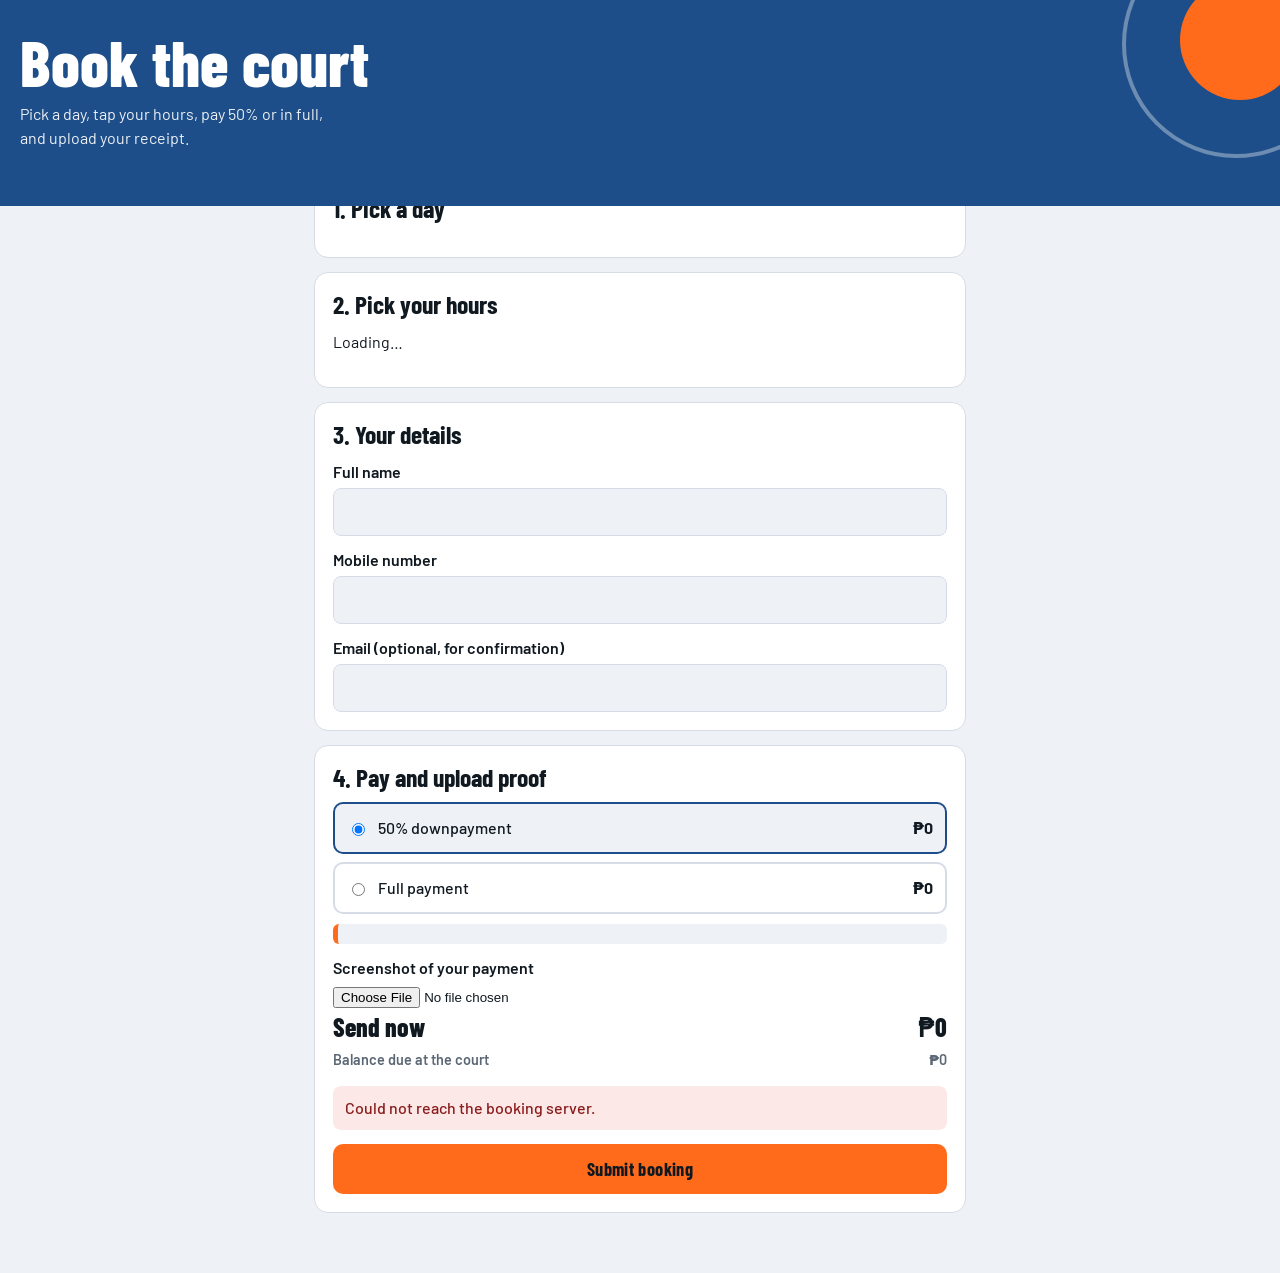
==== index.html @ 39002b34 "Add files via upload" ====
<!doctype html>
<html lang="en"><head>
<meta charset="utf-8"><meta name="viewport" content="width=device-width,initial-scale=1">
<title>Book the court</title>
<link rel="preconnect" href="https://fonts.googleapis.com"><link rel="preconnect" href="https://fonts.gstatic.com" crossorigin>
<link href="https://fonts.googleapis.com/css2?family=Barlow:wght@400;500;600&family=Barlow+Condensed:wght@600;700;800&display=swap" rel="stylesheet">
<link rel="stylesheet" href="style.css">
</head><body>
<header><h1 id="court">Book the court</h1><p>Pick a day, tap your hours, pay 50% or in full, and upload your receipt.</p></header>
<main>
<div id="app">
<section><h2>1. Pick a day</h2><div class="days" id="days"></div></section>
<section><h2>2. Pick your hours</h2><div class="slots" id="slots">Loading…</div><p class="hint" id="rate"></p></section>
<section><h2>3. Your details</h2>
<label for="name">Full name</label><input id="name" type="text" autocomplete="name">
<label for="phone">Mobile number</label><input id="phone" type="tel" autocomplete="tel">
<label for="email">Email (optional, for confirmation)</label><input id="email" type="email" autocomplete="email"></section>
<section><h2>4. Pay and upload proof</h2>
<label class="opt"><input type="radio" name="pay" value="half" checked> 50% downpayment <span id="p-half">₱0</span></label>
<label class="opt"><input type="radio" name="pay" value="full"> Full payment <span id="p-full">₱0</span></label>
<div class="pay" id="payinfo"></div>
<label for="proof">Screenshot of your payment</label><input id="proof" type="file" accept="image/*">
<img id="preview" class="preview" alt="Payment screenshot preview" hidden>
<div class="sum big"><span>Send now</span><span id="due">₱0</span></div>
<div class="sum hint"><span>Balance due at the court</span><span id="bal">₱0</span></div>
<div class="msg err" id="err" hidden role="alert"></div>
<button class="btn" id="submit">Submit booking</button></section>
</div>
<section class="done" id="done" hidden><h2>Booking received</h2><p>Your reference is <b id="ref"></b>. Your slot is held while we check your payment. You'll be marked <b>Confirmed</b> once the admin verifies it.</p><p class="hint">Screenshot this reference.</p><button class="btn sm" onclick="location.reload()">Book another</button></section>
</main>
<script src="config.js"></script>
<script>
const $=id=>document.getElementById(id);
let cfg, date, sel=new Set(), booked=[], proofData=null;
const peso=n=>'₱'+n.toLocaleString();
const lbl=h=>(h%12||12)+':00 '+(h<12?'AM':'PM');
const iso=d=>d.getFullYear()+'-'+String(d.getMonth()+1).padStart(2,'0')+'-'+String(d.getDate()).padStart(2,'0');
const api=(q)=>fetch(API_URL+'?'+new URLSearchParams(q)).then(r=>r.json());
function fail(m){const e=$('err');e.textContent=m;e.hidden=!m}

async function init(){
  cfg=(await api({action:'config'})).config;
  $('court').textContent=cfg.court;$('payinfo').textContent=cfg.pay;
  $('rate').textContent=peso(cfg.rate)+' per hour. Pending bookings also hold their slot.';
  const box=$('days');
  for(let i=0;i<cfg.days;i++){const d=new Date();d.setDate(d.getDate()+i);
    const b=document.createElement('button');b.className='day';b.dataset.d=iso(d);
    b.innerHTML='<small>'+d.toLocaleDateString('en',{weekday:'short'})+'</small><b>'+d.getDate()+'</b><small>'+d.toLocaleDateString('en',{month:'short'})+'</small>';
    b.onclick=()=>pickDay(b.dataset.d);box.append(b)}
  pickDay(iso(new Date()));
}
async function pickDay(d){
  date=d;sel.clear();
  document.querySelectorAll('.day').forEach(b=>b.classList.toggle('sel',b.dataset.d===d));
  $('slots').textContent='Loading…';
  try{booked=(await api({action:'slots',date:d})).booked||[]}catch(e){fail('Could not load slots. Refresh and try again.');return}
  drawSlots();
}
function drawSlots(){
  const box=$('slots');box.innerHTML='';
  const now=new Date(),today=date===iso(now);
  for(let h=cfg.open;h<cfg.close;h++){
    const b=document.createElement('button'),taken=booked.includes(h),past=today&&h<=now.getHours();
    b.className='slot'+(taken?' taken':'')+(sel.has(h)?' sel':'');
    b.textContent=lbl(h)+(taken?' (booked)':'');b.disabled=taken||past;
    b.onclick=()=>{sel.has(h)?sel.delete(h):sel.add(h);drawSlots();money()};
    box.append(b)}
  money();
}
function money(){
  const t=sel.size*cfg.rate,half=t/2,full=document.querySelector('[name=pay]:checked').value==='full';
  $('p-half').textContent=peso(half);$('p-full').textContent=peso(t);
  $('due').textContent=peso(full?t:half);$('bal').textContent=peso(full?0:half);
}
document.querySelectorAll('[name=pay]').forEach(r=>r.onchange=money);

$('proof').onchange=e=>{
  const f=e.target.files[0];if(!f)return;
  const img=new Image();img.onload=()=>{
    const s=Math.min(1,1400/Math.max(img.width,img.height)),c=document.createElement('canvas');
    c.width=img.width*s;c.height=img.height*s;c.getContext('2d').drawImage(img,0,0,c.width,c.height);
    const url=c.toDataURL('image/jpeg',.82);proofData=url.split(',')[1];
    $('preview').src=url;$('preview').hidden=false};
  img.onerror=()=>fail('That file is not a readable image.');
  img.src=URL.createObjectURL(f);
};
$('submit').onclick=async()=>{
  fail('');
  if(!sel.size)return fail('Pick at least one hour.');
  if(!$('name').value.trim()||!$('phone').value.trim())return fail('Enter your name and mobile number.');
  if(!proofData)return fail('Upload your payment screenshot.');
  const b=$('submit');b.disabled=true;b.textContent='Submitting…';
  try{
    const r=await fetch(API_URL,{method:'POST',headers:{'Content-Type':'text/plain;charset=utf-8'},body:JSON.stringify({
      action:'book',date,hours:[...sel],name:$('name').value,phone:$('phone').value,email:$('email').value,
      payment:document.querySelector('[name=pay]:checked').value,proof:proofData,proofType:'image/jpeg'})}).then(r=>r.json());
    if(!r.ok)throw new Error(r.error);
    $('app').hidden=true;$('done').hidden=false;$('ref').textContent=r.id;scrollTo(0,0);
  }catch(e){fail(e.message);b.disabled=false;b.textContent='Submit booking';if(/booked/.test(e.message))pickDay(date)}
};
init().catch(()=>fail('Could not reach the booking server.'));
</script></body></html>
---- style.css ----
:root{--ink:#101820;--court:#1d4e89;--hoop:#ff6b1a;--line:#fff;--mist:#eef2f7;--mute:#5b6775;--ok:#1f8a4c;--bad:#c62828;--rule:#d5dce6}
@media(prefers-color-scheme:dark){:root{--ink:#eef2f7;--line:#101820;--mist:#18222d;--mute:#9aa7b6;--rule:#2b3846;--court:#6fa3e0}}
*{box-sizing:border-box}
body{margin:0;background:var(--mist);color:var(--ink);font:16px/1.5 'Barlow',system-ui,sans-serif}
h1,h2,h3{font-family:'Barlow Condensed',sans-serif;line-height:1.05;margin:0}
header{background:#1d4e89;color:#fff;padding:28px 20px 56px;position:relative;overflow:hidden}
header::after{content:"";position:absolute;right:-70px;top:-70px;width:220px;height:220px;border:4px solid rgba(255,255,255,.35);border-radius:50%}
header::before{content:"";position:absolute;right:-20px;top:-20px;width:120px;height:120px;background:#ff6b1a;border-radius:50%}
header h1{font-size:clamp(2.4rem,9vw,4rem);font-weight:800;position:relative;z-index:1}
header p{margin:.4rem 0 0;max-width:34ch;position:relative;z-index:1;opacity:.92}
main{max-width:680px;margin:-30px auto 60px;padding:0 14px}
section{background:var(--line);border-radius:14px;padding:18px;margin-bottom:14px;border:1px solid var(--rule)}
section h2{font-size:1.6rem;margin-bottom:12px}
.days{display:flex;gap:8px;overflow-x:auto;padding-bottom:6px}
.day,.slot{font:inherit;color:inherit;background:var(--mist);border:2px solid transparent;border-radius:10px;cursor:pointer}
.day{flex:0 0 62px;padding:8px 0;text-align:center}.day b{display:block;font:700 1.5rem 'Barlow Condensed'}.day small{color:var(--mute)}
.slots{display:grid;grid-template-columns:repeat(auto-fill,minmax(118px,1fr));gap:8px}
.slot{padding:10px 6px;font-weight:600}
.slot.sel,.day.sel{background:var(--court);color:#fff;border-color:var(--court)}.day.sel small{color:#dbe7f7}
.slot:disabled{cursor:not-allowed;opacity:.45;text-decoration:line-through}
.slot.taken{background:repeating-linear-gradient(45deg,var(--mist),var(--mist) 6px,var(--rule) 6px,var(--rule) 12px)}
button:focus-visible,input:focus-visible,label:focus-within{outline:3px solid var(--hoop);outline-offset:2px}
label{display:block;font-weight:600;margin:12px 0 4px}
input[type=text],input[type=tel],input[type=email],input[type=password]{width:100%;padding:11px;font:inherit;border:1px solid var(--rule);border-radius:8px;background:var(--mist);color:var(--ink)}
.opt{display:flex;gap:10px;align-items:center;border:2px solid var(--rule);border-radius:10px;padding:12px;margin:8px 0;font-weight:500;cursor:pointer}
.opt:has(input:checked){border-color:var(--court);background:var(--mist)}
.opt span{margin-left:auto;font-weight:700}
.pay{white-space:pre-line;background:var(--mist);border-left:5px solid var(--hoop);padding:10px 12px;border-radius:6px;margin:10px 0}
.btn{width:100%;padding:14px;margin-top:14px;font:700 1.15rem 'Barlow Condensed';letter-spacing:.02em;background:var(--hoop);color:#101820;border:0;border-radius:10px;cursor:pointer}
.btn:disabled{opacity:.5;cursor:wait}
.btn.sm{width:auto;padding:8px 14px;margin:0;font-size:1rem}.btn.ok{background:var(--ok);color:#fff}.btn.no{background:var(--bad);color:#fff}
.msg{padding:10px 12px;border-radius:8px;margin-top:12px;font-weight:500}.msg.err{background:#fde8e8;color:#8a1c1c}
.preview{max-width:100%;max-height:220px;margin-top:8px;border-radius:8px}
.sum{display:flex;justify-content:space-between;font-weight:600;padding:3px 0}.sum.big{font:800 1.6rem 'Barlow Condensed'}
.hint{color:var(--mute);font-size:.9rem}
.done{text-align:center}.done h2{font-size:2.2rem;color:var(--ok)}
.tabs{display:flex;gap:6px;margin-bottom:12px;flex-wrap:wrap}.tabs .day{flex:0 0 auto;padding:6px 14px}
.bk{border:1px solid var(--rule);border-radius:10px;padding:12px;margin-bottom:10px}
.bk .row{display:flex;justify-content:space-between;gap:8px;flex-wrap:wrap}.bk .acts{display:flex;gap:8px;margin-top:10px;flex-wrap:wrap}
.tag{font-weight:700;padding:2px 10px;border-radius:99px;background:var(--mist)}.tag.Confirmed{background:var(--ok);color:#fff}.tag.Rejected{background:var(--bad);color:#fff}.tag.Pending{background:var(--hoop);color:#101820}
[hidden]{display:none!important}
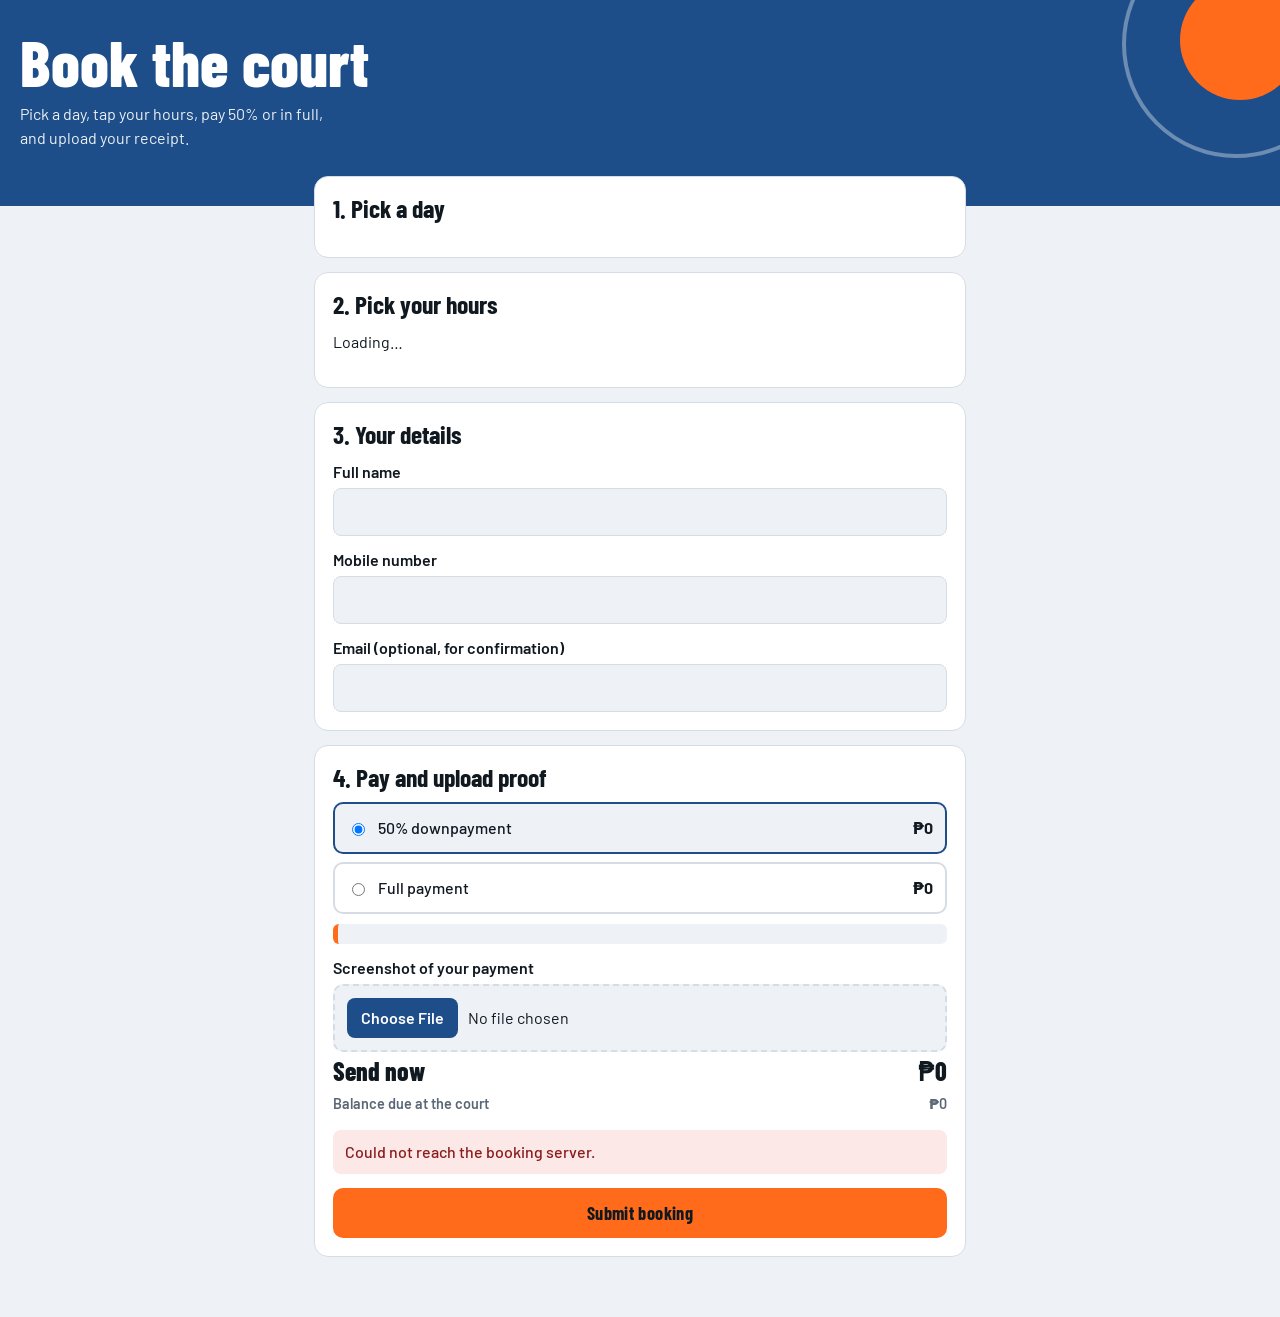
==== commit 1780b706: "Add files via upload" ====
--- a/index.html
+++ b/index.html
@@ -1,6 +1,7 @@
 <!doctype html>
 <html lang="en"><head>
-<meta charset="utf-8"><meta name="viewport" content="width=device-width,initial-scale=1">
+<meta charset="utf-8"><meta name="viewport" content="width=device-width,initial-scale=1,viewport-fit=cover">
+<meta name="theme-color" content="#1d4e89">
 <title>Book the court</title>
 <link rel="preconnect" href="https://fonts.googleapis.com"><link rel="preconnect" href="https://fonts.gstatic.com" crossorigin>
 <link href="https://fonts.googleapis.com/css2?family=Barlow:wght@400;500;600&family=Barlow+Condensed:wght@600;700;800&display=swap" rel="stylesheet">
@@ -13,7 +14,7 @@
 <section><h2>2. Pick your hours</h2><div class="slots" id="slots">Loading…</div><p class="hint" id="rate"></p></section>
 <section><h2>3. Your details</h2>
 <label for="name">Full name</label><input id="name" type="text" autocomplete="name">
-<label for="phone">Mobile number</label><input id="phone" type="tel" autocomplete="tel">
+<label for="phone">Mobile number</label><input id="phone" type="tel" inputmode="tel" autocomplete="tel">
 <label for="email">Email (optional, for confirmation)</label><input id="email" type="email" autocomplete="email"></section>
 <section><h2>4. Pay and upload proof</h2>
 <label class="opt"><input type="radio" name="pay" value="half" checked> 50% downpayment <span id="p-half">₱0</span></label>
@@ -36,7 +37,7 @@
 const lbl=h=>(h%12||12)+':00 '+(h<12?'AM':'PM');
 const iso=d=>d.getFullYear()+'-'+String(d.getMonth()+1).padStart(2,'0')+'-'+String(d.getDate()).padStart(2,'0');
 const api=(q)=>fetch(API_URL+'?'+new URLSearchParams(q)).then(r=>r.json());
-function fail(m){const e=$('err');e.textContent=m;e.hidden=!m}
+function fail(m){const e=$('err');e.textContent=m;e.hidden=!m;if(m)e.scrollIntoView({behavior:'smooth',block:'center'})}
 
 async function init(){
   cfg=(await api({action:'config'})).config;
--- a/style.css
+++ b/style.css
@@ -1,6 +1,7 @@
 :root{--ink:#101820;--court:#1d4e89;--hoop:#ff6b1a;--line:#fff;--mist:#eef2f7;--mute:#5b6775;--ok:#1f8a4c;--bad:#c62828;--rule:#d5dce6}
 @media(prefers-color-scheme:dark){:root{--ink:#eef2f7;--line:#101820;--mist:#18222d;--mute:#9aa7b6;--rule:#2b3846;--court:#6fa3e0}}
 *{box-sizing:border-box}
+html,body{overflow-x:hidden}
 body{margin:0;background:var(--mist);color:var(--ink);font:16px/1.5 'Barlow',system-ui,sans-serif}
 h1,h2,h3{font-family:'Barlow Condensed',sans-serif;line-height:1.05;margin:0}
 header{background:#1d4e89;color:#fff;padding:28px 20px 56px;position:relative;overflow:hidden}
@@ -8,10 +9,11 @@
 header::before{content:"";position:absolute;right:-20px;top:-20px;width:120px;height:120px;background:#ff6b1a;border-radius:50%}
 header h1{font-size:clamp(2.4rem,9vw,4rem);font-weight:800;position:relative;z-index:1}
 header p{margin:.4rem 0 0;max-width:34ch;position:relative;z-index:1;opacity:.92}
-main{max-width:680px;margin:-30px auto 60px;padding:0 14px}
+main{display:block;width:100%;max-width:680px;margin:-30px auto 60px;padding:0 14px;position:relative;z-index:1}
+main>div,section{min-width:0;max-width:100%}
 section{background:var(--line);border-radius:14px;padding:18px;margin-bottom:14px;border:1px solid var(--rule)}
 section h2{font-size:1.6rem;margin-bottom:12px}
-.days{display:flex;gap:8px;overflow-x:auto;padding-bottom:6px}
+.days{display:flex;max-width:100%;gap:8px;overflow-x:auto;padding-bottom:6px}
 .day,.slot{font:inherit;color:inherit;background:var(--mist);border:2px solid transparent;border-radius:10px;cursor:pointer}
 .day{flex:0 0 62px;padding:8px 0;text-align:center}.day b{display:block;font:700 1.5rem 'Barlow Condensed'}.day small{color:var(--mute)}
 .slots{display:grid;grid-template-columns:repeat(auto-fill,minmax(118px,1fr));gap:8px}
@@ -39,3 +41,28 @@
 .bk .row{display:flex;justify-content:space-between;gap:8px;flex-wrap:wrap}.bk .acts{display:flex;gap:8px;margin-top:10px;flex-wrap:wrap}
 .tag{font-weight:700;padding:2px 10px;border-radius:99px;background:var(--mist)}.tag.Confirmed{background:var(--ok);color:#fff}.tag.Rejected{background:var(--bad);color:#fff}.tag.Pending{background:var(--hoop);color:#101820}
 [hidden]{display:none!important}
+
+/* ---- Mobile friendliness ---- */
+html{-webkit-text-size-adjust:100%}
+button,.btn,.day,.slot,.opt,input{touch-action:manipulation;-webkit-tap-highlight-color:transparent}
+.days{scroll-snap-type:x proximity;-webkit-overflow-scrolling:touch;scrollbar-width:thin}
+.day{scroll-snap-align:start;min-height:76px}
+.slot{min-height:48px}
+.btn,.btn.sm{min-height:48px}
+input[type=file]{width:100%;padding:12px;border:2px dashed var(--rule);border-radius:10px;background:var(--mist);font:inherit}
+input[type=file]::file-selector-button{min-height:40px;margin-right:10px;padding:0 14px;border:0;border-radius:8px;background:var(--court);color:#fff;font:inherit;font-weight:600}
+.bk b,.bk div{overflow-wrap:anywhere}
+header{padding-top:max(28px,env(safe-area-inset-top));padding-left:max(20px,env(safe-area-inset-left))}
+main{padding-left:max(14px,env(safe-area-inset-left));padding-right:max(14px,env(safe-area-inset-right));padding-bottom:env(safe-area-inset-bottom)}
+@media(max-width:520px){
+  header{padding-bottom:48px}
+  header::after{width:150px;height:150px;right:-60px;top:-60px}
+  header::before{width:80px;height:80px;right:-20px;top:-20px}
+  section{padding:16px 14px}
+  .slots{grid-template-columns:repeat(2,1fr)}
+  .opt{padding:14px 12px}
+  .bk .acts .btn{flex:1 1 100%;text-align:center}
+  .tabs .day{flex:1 1 auto;min-height:44px}
+}
+@media(max-width:340px){.slots{grid-template-columns:1fr}}
+@media(prefers-reduced-motion:reduce){*{scroll-behavior:auto!important}}
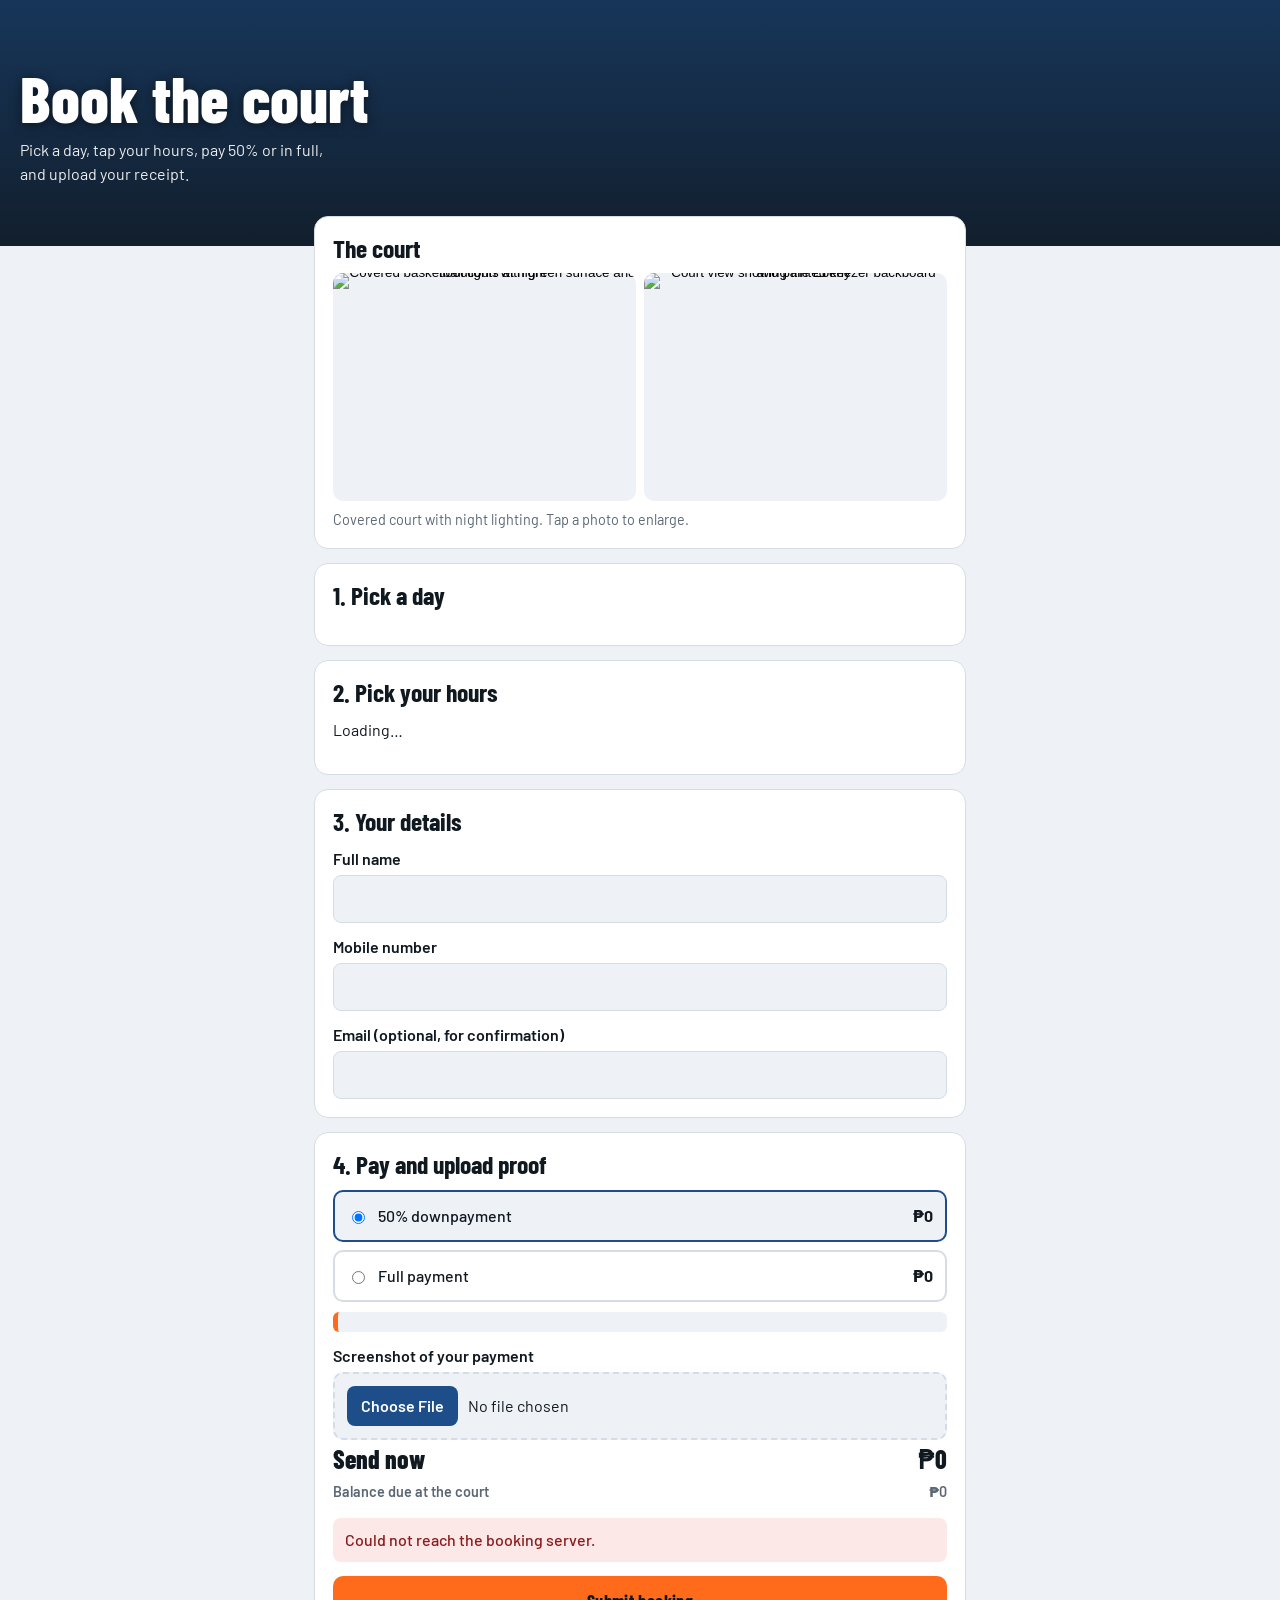
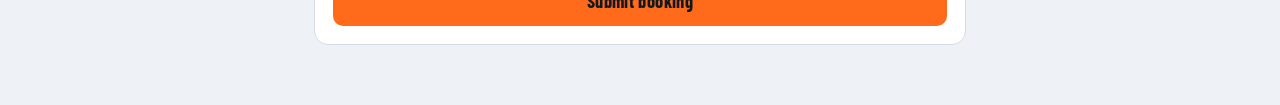
==== commit 9c16db66: "Add files via upload" ====
--- a/index.html
+++ b/index.html
@@ -7,9 +7,14 @@
 <link href="https://fonts.googleapis.com/css2?family=Barlow:wght@400;500;600&family=Barlow+Condensed:wght@600;700;800&display=swap" rel="stylesheet">
 <link rel="stylesheet" href="style.css">
 </head><body>
-<header><h1 id="court">Book the court</h1><p>Pick a day, tap your hours, pay 50% or in full, and upload your receipt.</p></header>
+<header class="hero"><h1 id="court">Book the court</h1><p>Pick a day, tap your hours, pay 50% or in full, and upload your receipt.</p></header>
 <main>
 <div id="app">
+<section><h2>The court</h2>
+<div class="gallery">
+<button class="ph" data-src="images/court-1.jpg" aria-label="View photo 1 larger"><img src="images/court-1.jpg" alt="Covered basketball court with green surface and floodlights at night" loading="lazy" width="1280" height="960"></button>
+<button class="ph" data-src="images/court-2.jpg" aria-label="View photo 2 larger"><img src="images/court-2.jpg" alt="Court view showing the Ebenezer backboard and painted key" loading="lazy" width="1280" height="960"></button>
+</div><p class="hint">Covered court with night lighting. Tap a photo to enlarge.</p></section>
 <section><h2>1. Pick a day</h2><div class="days" id="days"></div></section>
 <section><h2>2. Pick your hours</h2><div class="slots" id="slots">Loading…</div><p class="hint" id="rate"></p></section>
 <section><h2>3. Your details</h2>
@@ -27,6 +32,7 @@
 <div class="msg err" id="err" hidden role="alert"></div>
 <button class="btn" id="submit">Submit booking</button></section>
 </div>
+<dialog id="lb"><button class="x" aria-label="Close">×</button><img id="lbimg" alt="Enlarged court photo"></dialog>
 <section class="done" id="done" hidden><h2>Booking received</h2><p>Your reference is <b id="ref"></b>. Your slot is held while we check your payment. You'll be marked <b>Confirmed</b> once the admin verifies it.</p><p class="hint">Screenshot this reference.</p><button class="btn sm" onclick="location.reload()">Book another</button></section>
 </main>
 <script src="config.js"></script>
@@ -99,5 +105,7 @@
     $('app').hidden=true;$('done').hidden=false;$('ref').textContent=r.id;scrollTo(0,0);
   }catch(e){fail(e.message);b.disabled=false;b.textContent='Submit booking';if(/booked/.test(e.message))pickDay(date)}
 };
+document.querySelectorAll('.ph').forEach(b=>b.onclick=()=>{$('lbimg').src=b.dataset.src;$('lb').showModal()});
+$('lb').onclick=()=>$('lb').close();
 init().catch(()=>fail('Could not reach the booking server.'));
 </script></body></html>
--- a/style.css
+++ b/style.css
@@ -66,3 +66,18 @@
 }
 @media(max-width:340px){.slots{grid-template-columns:1fr}}
 @media(prefers-reduced-motion:reduce){*{scroll-behavior:auto!important}}
+
+/* ---- Photos ---- */
+header.hero{background:linear-gradient(180deg,rgba(16,24,32,.45),rgba(16,24,32,.88)),url(images/court-1.jpg) center 40%/cover #1d4e89;padding-top:max(64px,env(safe-area-inset-top));padding-bottom:60px}
+header.hero::before,header.hero::after{display:none}
+header.hero h1{text-shadow:0 2px 12px rgba(0,0,0,.5)}
+.gallery{display:grid;grid-template-columns:1fr 1fr;gap:8px}
+.ph{padding:0;border:0;border-radius:10px;overflow:hidden;cursor:zoom-in;background:var(--mist);line-height:0}
+.ph img{width:100%;height:100%;aspect-ratio:4/3;object-fit:cover;display:block;transition:transform .25s}
+.ph:hover img{transform:scale(1.04)}
+.gallery+.hint{margin:8px 0 0}
+dialog{border:0;padding:0;background:transparent;max-width:96vw;max-height:92vh;overflow:visible}
+dialog::backdrop{background:rgba(0,0,0,.85)}
+dialog img{max-width:96vw;max-height:88vh;border-radius:8px;display:block}
+dialog .x{position:absolute;top:-44px;right:0;width:44px;height:44px;border:0;border-radius:50%;background:#fff;color:#101820;font-size:1.6rem;cursor:pointer}
+@media(prefers-reduced-motion:reduce){.ph img{transition:none}}
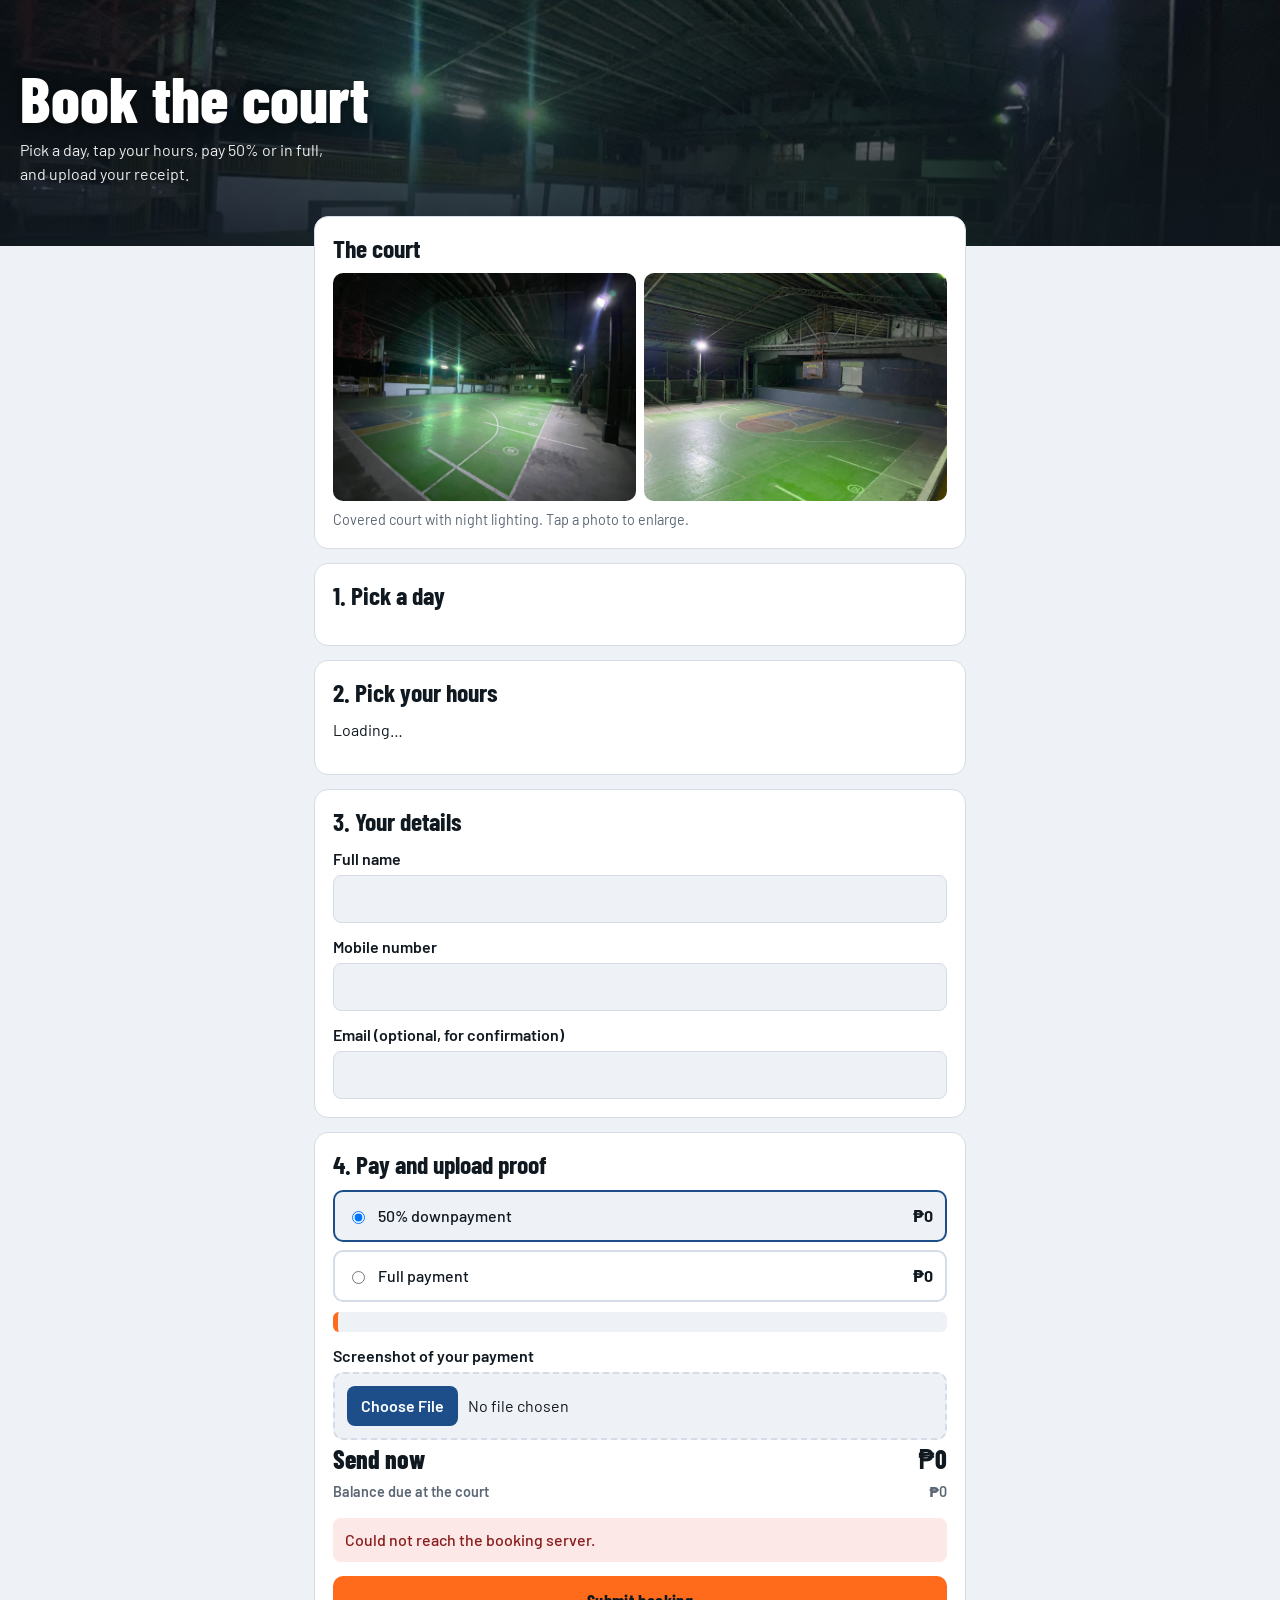
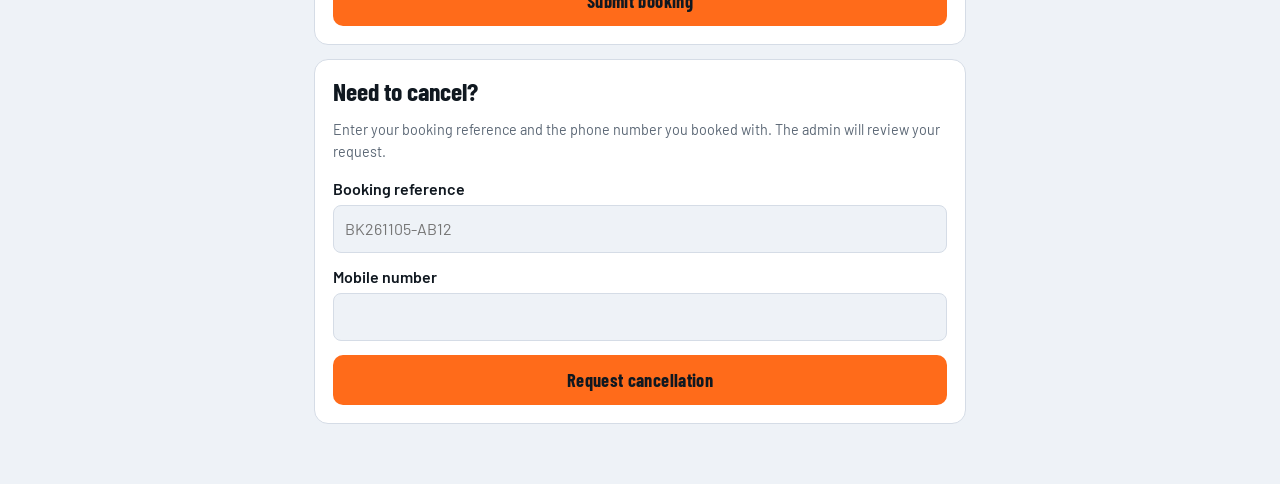
==== commit 2dd452ff: "Add files via upload" ====
--- a/index.html
+++ b/index.html
@@ -34,6 +34,11 @@
 </div>
 <dialog id="lb"><button class="x" aria-label="Close">×</button><img id="lbimg" alt="Enlarged court photo"></dialog>
 <section class="done" id="done" hidden><h2>Booking received</h2><p>Your reference is <b id="ref"></b>. Your slot is held while we check your payment. You'll be marked <b>Confirmed</b> once the admin verifies it.</p><p class="hint">Screenshot this reference.</p><button class="btn sm" onclick="location.reload()">Book another</button></section>
+<section id="cancel"><h2>Need to cancel?</h2><p class="hint">Enter your booking reference and the phone number you booked with. The admin will review your request.</p>
+<label for="cid">Booking reference</label><input id="cid" type="text" placeholder="BK261105-AB12" autocapitalize="characters">
+<label for="cph">Mobile number</label><input id="cph" type="tel" inputmode="tel">
+<div class="msg err" id="cmsg" hidden role="alert"></div>
+<button class="btn" id="cbtn">Request cancellation</button></section>
 </main>
 <script src="config.js"></script>
 <script>
@@ -105,6 +110,11 @@
     $('app').hidden=true;$('done').hidden=false;$('ref').textContent=r.id;scrollTo(0,0);
   }catch(e){fail(e.message);b.disabled=false;b.textContent='Submit booking';if(/booked/.test(e.message))pickDay(date)}
 };
+$('cbtn').onclick=async()=>{const m=$('cmsg'),b=$('cbtn');m.hidden=true;b.disabled=true;
+  try{const r=await fetch(API_URL,{method:'POST',headers:{'Content-Type':'text/plain;charset=utf-8'},body:JSON.stringify({action:'cancel',id:$('cid').value,phone:$('cph').value})}).then(r=>r.json());
+    if(!r.ok)throw new Error(r.error);m.className='msg';m.style.background='#e3f4ea';m.style.color='#14532d';m.textContent='Cancellation requested. The admin will confirm shortly. Your slot stays held until then.'}
+  catch(e){m.className='msg err';m.style.background='';m.style.color='';m.textContent=e.message}
+  m.hidden=false;b.disabled=false};
 document.querySelectorAll('.ph').forEach(b=>b.onclick=()=>{$('lbimg').src=b.dataset.src;$('lb').showModal()});
 $('lb').onclick=()=>$('lb').close();
 init().catch(()=>fail('Could not reach the booking server.'));
--- a/style.css
+++ b/style.css
@@ -81,3 +81,19 @@
 dialog img{max-width:96vw;max-height:88vh;border-radius:8px;display:block}
 dialog .x{position:absolute;top:-44px;right:0;width:44px;height:44px;border:0;border-radius:50%;background:#fff;color:#101820;font-size:1.6rem;cursor:pointer}
 @media(prefers-reduced-motion:reduce){.ph img{transition:none}}
+
+/* ---- Admin calendar ---- */
+.calnav{display:flex;align-items:center;justify-content:space-between;margin-bottom:10px}.calnav .day{flex:0 0 48px;min-height:48px;font-size:1.6rem}
+.grid{display:grid;grid-template-columns:repeat(7,1fr);gap:4px}.dow{text-align:center;font-weight:600;color:var(--mute);font-size:.8rem;margin-bottom:4px}
+.cell{font:inherit;color:inherit;background:var(--mist);border:2px solid transparent;border-radius:8px;padding:4px 2px;min-height:62px;cursor:pointer;display:flex;flex-direction:column;align-items:center;gap:1px;touch-action:manipulation}
+.cell b{font:700 1.1rem 'Barlow Condensed'}.cell small{font-size:.65rem;color:var(--mute)}
+.cell.sel{border-color:var(--hoop)}.cell.today b{color:var(--hoop)}
+.bar{width:80%;height:4px;background:var(--rule);border-radius:2px;overflow:hidden}.bar i{display:block;height:100%;background:var(--court)}
+.dots{display:flex;gap:2px;min-height:8px}.dot{display:inline-block;width:8px;height:8px;border-radius:50%;margin-right:4px}.dots .dot{margin:0}
+.dot.c{background:var(--ok)}.dot.p{background:var(--hoop)}.dot.x{background:var(--bad)}
+#dayview{margin-top:14px}#dayview h2{margin-bottom:8px}
+.hr{display:flex;gap:10px;align-items:center;width:100%;padding:10px;margin-bottom:4px;border-radius:8px;background:var(--mist);font:inherit;color:inherit;border:0;text-align:left;min-height:46px;flex-wrap:wrap}
+.hr>span:first-child{flex:0 0 80px;font-weight:600}.hr .tag{margin-left:auto}
+.hr.b{cursor:pointer;border-left:6px solid var(--ok)}.hr.Pending{border-color:var(--hoop)}.hr.CancelRequested{border-color:var(--bad)}
+.tag.CancelRequested{background:var(--bad);color:#fff}.tag.Cancelled{background:var(--mute);color:#fff}
+@media(max-width:520px){.cell{min-height:56px}.cell small{font-size:.58rem}}
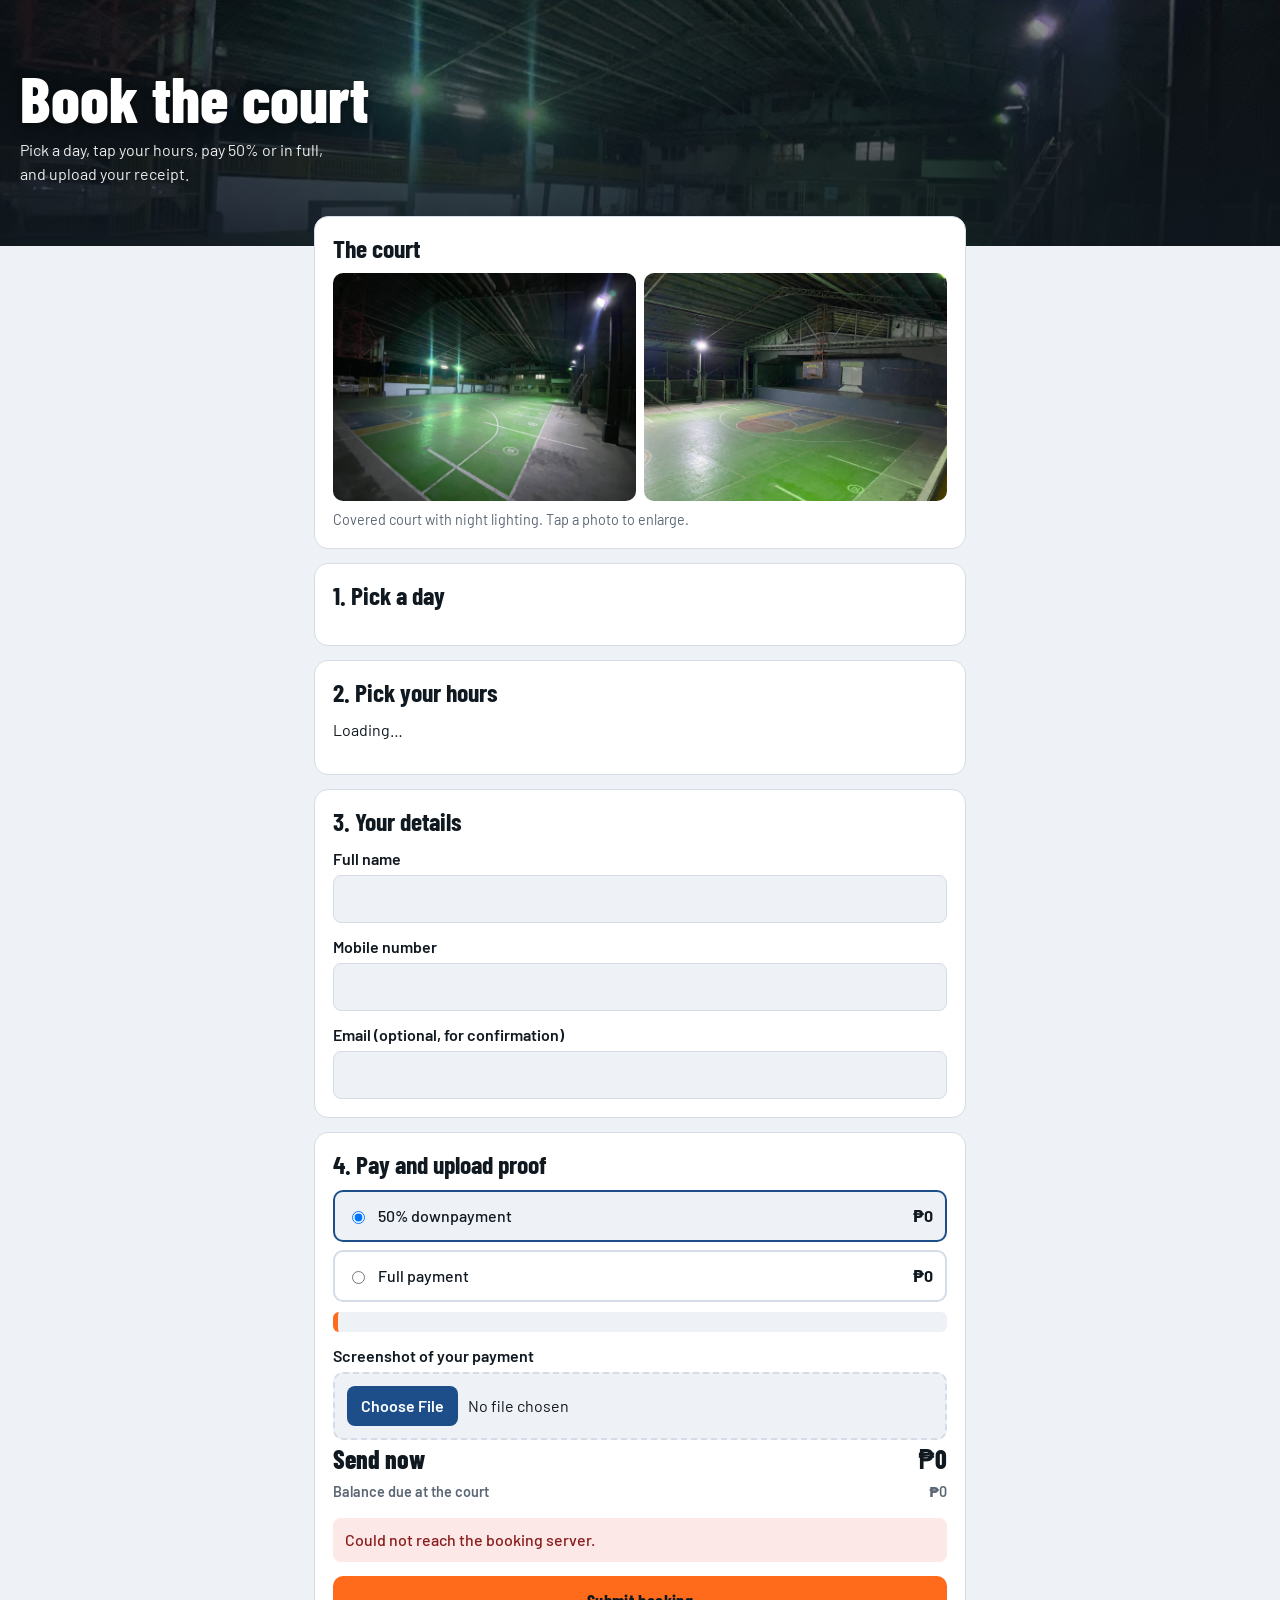
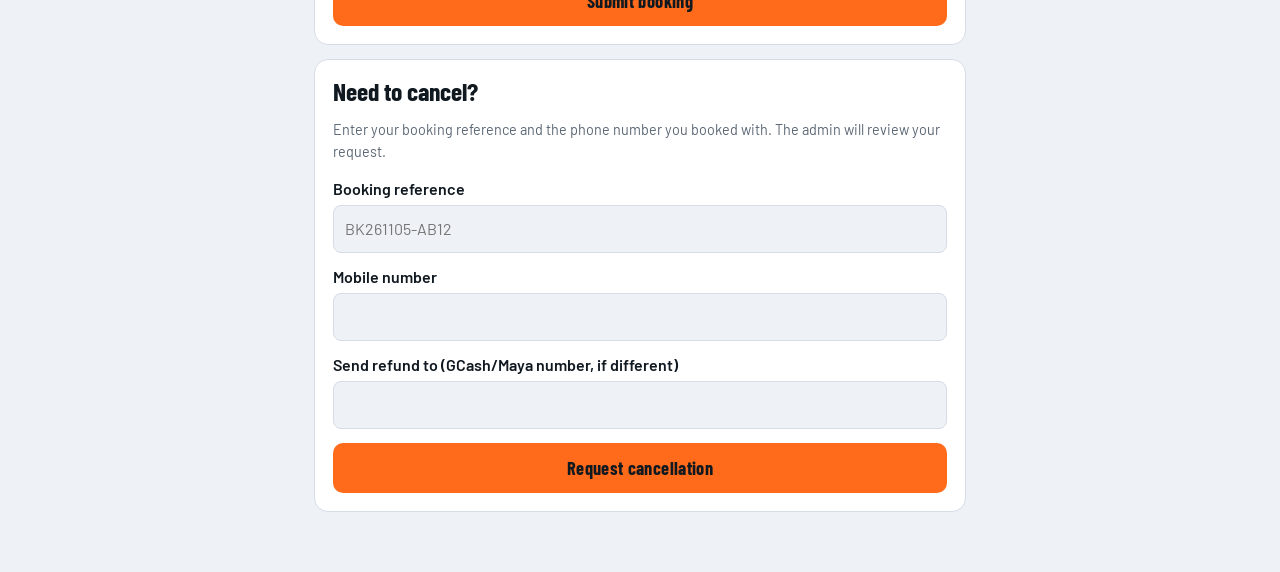
==== commit 9f448fb5: "Add files via upload" ====
--- a/index.html
+++ b/index.html
@@ -25,7 +25,7 @@
 <label class="opt"><input type="radio" name="pay" value="half" checked> 50% downpayment <span id="p-half">₱0</span></label>
 <label class="opt"><input type="radio" name="pay" value="full"> Full payment <span id="p-full">₱0</span></label>
 <div class="pay" id="payinfo"></div>
-<label for="proof">Screenshot of your payment</label><input id="proof" type="file" accept="image/*">
+<label for="proof">Screenshot of your payment</label><input id="proof" type="file" accept="image/jpeg,image/png,image/webp"><div class="msg err" id="perr" hidden role="alert"></div>
 <img id="preview" class="preview" alt="Payment screenshot preview" hidden>
 <div class="sum big"><span>Send now</span><span id="due">₱0</span></div>
 <div class="sum hint"><span>Balance due at the court</span><span id="bal">₱0</span></div>
@@ -35,8 +35,10 @@
 <dialog id="lb"><button class="x" aria-label="Close">×</button><img id="lbimg" alt="Enlarged court photo"></dialog>
 <section class="done" id="done" hidden><h2>Booking received</h2><p>Your reference is <b id="ref"></b>. Your slot is held while we check your payment. You'll be marked <b>Confirmed</b> once the admin verifies it.</p><p class="hint">Screenshot this reference.</p><button class="btn sm" onclick="location.reload()">Book another</button></section>
 <section id="cancel"><h2>Need to cancel?</h2><p class="hint">Enter your booking reference and the phone number you booked with. The admin will review your request.</p>
+<p class="hint" id="refundtxt"></p>
 <label for="cid">Booking reference</label><input id="cid" type="text" placeholder="BK261105-AB12" autocapitalize="characters">
 <label for="cph">Mobile number</label><input id="cph" type="tel" inputmode="tel">
+<label for="crf">Send refund to (GCash/Maya number, if different)</label><input id="crf" type="tel" inputmode="tel">
 <div class="msg err" id="cmsg" hidden role="alert"></div>
 <button class="btn" id="cbtn">Request cancellation</button></section>
 </main>
@@ -52,7 +54,7 @@
 
 async function init(){
   cfg=(await api({action:'config'})).config;
-  $('court').textContent=cfg.court;$('payinfo').textContent=cfg.pay;
+  $('court').textContent=cfg.court;$('refundtxt').textContent=cfg.refund;$('payinfo').textContent=cfg.pay;
   $('rate').textContent=peso(cfg.rate)+' per hour. Pending bookings also hold their slot.';
   const box=$('days');
   for(let i=0;i<cfg.days;i++){const d=new Date();d.setDate(d.getDate()+i);
@@ -86,14 +88,23 @@
 }
 document.querySelectorAll('[name=pay]').forEach(r=>r.onchange=money);
 
-$('proof').onchange=e=>{
+const perr=m=>{const e=$('perr');e.textContent=m;e.hidden=!m};
+const isImg=b=>(b[0]===0xFF&&b[1]===0xD8)||(b[0]===0x89&&b[1]===0x50&&b[2]===0x4E&&b[3]===0x47)||(b[0]===0x52&&b[1]===0x49&&b[2]===0x46&&b[3]===0x46&&b[8]===0x57&&b[9]===0x45&&b[10]===0x42&&b[11]===0x50);
+$('proof').onchange=async e=>{
+  proofData=null;$('preview').hidden=true;perr('');
   const f=e.target.files[0];if(!f)return;
+  const bad=m=>{perr(m);e.target.value=''};
+  if(f.size>10*1048576)return bad('That file is '+(f.size/1048576).toFixed(1)+' MB. The maximum is 10 MB.');
+  if(f.size<5*1024)return bad('That file is too small to be a real screenshot.');
+  const head=new Uint8Array(await f.slice(0,12).arrayBuffer());
+  if(head[4]===0x66&&head[5]===0x74&&head[6]===0x79&&head[7]===0x70)return bad('HEIC photos are not supported. Please upload a PNG or JPG screenshot.');
+  if(!isImg(head))return bad('Only JPG, PNG or WebP images are allowed.');
   const img=new Image();img.onload=()=>{
     const s=Math.min(1,1400/Math.max(img.width,img.height)),c=document.createElement('canvas');
     c.width=img.width*s;c.height=img.height*s;c.getContext('2d').drawImage(img,0,0,c.width,c.height);
-    const url=c.toDataURL('image/jpeg',.82);proofData=url.split(',')[1];
-    $('preview').src=url;$('preview').hidden=false};
-  img.onerror=()=>fail('That file is not a readable image.');
+    let q=.82,url;do{url=c.toDataURL('image/jpeg',q);q-=.1}while(url.length>1.9e6&&q>.3);
+    URL.revokeObjectURL(img.src);proofData=url.split(',')[1];$('preview').src=url;$('preview').hidden=false};
+  img.onerror=()=>bad('That image could not be opened. Try another screenshot.');
   img.src=URL.createObjectURL(f);
 };
 $('submit').onclick=async()=>{
@@ -111,8 +122,8 @@
   }catch(e){fail(e.message);b.disabled=false;b.textContent='Submit booking';if(/booked/.test(e.message))pickDay(date)}
 };
 $('cbtn').onclick=async()=>{const m=$('cmsg'),b=$('cbtn');m.hidden=true;b.disabled=true;
-  try{const r=await fetch(API_URL,{method:'POST',headers:{'Content-Type':'text/plain;charset=utf-8'},body:JSON.stringify({action:'cancel',id:$('cid').value,phone:$('cph').value})}).then(r=>r.json());
-    if(!r.ok)throw new Error(r.error);m.className='msg';m.style.background='#e3f4ea';m.style.color='#14532d';m.textContent='Cancellation requested. The admin will confirm shortly. Your slot stays held until then.'}
+  try{const r=await fetch(API_URL,{method:'POST',headers:{'Content-Type':'text/plain;charset=utf-8'},body:JSON.stringify({action:'cancel',id:$('cid').value,phone:$('cph').value,refundTo:$('crf').value})}).then(r=>r.json());
+    if(!r.ok)throw new Error(r.error);m.className='msg';m.style.background='#e3f4ea';m.style.color='#14532d';m.textContent='Cancellation requested. Estimated refund: ₱'+r.refund+' ('+r.pct+'%), subject to admin approval. Your slot stays held until then.'}
   catch(e){m.className='msg err';m.style.background='';m.style.color='';m.textContent=e.message}
   m.hidden=false;b.disabled=false};
 document.querySelectorAll('.ph').forEach(b=>b.onclick=()=>{$('lbimg').src=b.dataset.src;$('lb').showModal()});
--- a/style.css
+++ b/style.css
@@ -97,3 +97,5 @@
 .hr.b{cursor:pointer;border-left:6px solid var(--ok)}.hr.Pending{border-color:var(--hoop)}.hr.CancelRequested{border-color:var(--bad)}
 .tag.CancelRequested{background:var(--bad);color:#fff}.tag.Cancelled{background:var(--mute);color:#fff}
 @media(max-width:520px){.cell{min-height:56px}.cell small{font-size:.58rem}}
+
+.refund{margin-top:6px;padding:6px 10px;border-left:5px solid var(--hoop);background:var(--mist);border-radius:6px}
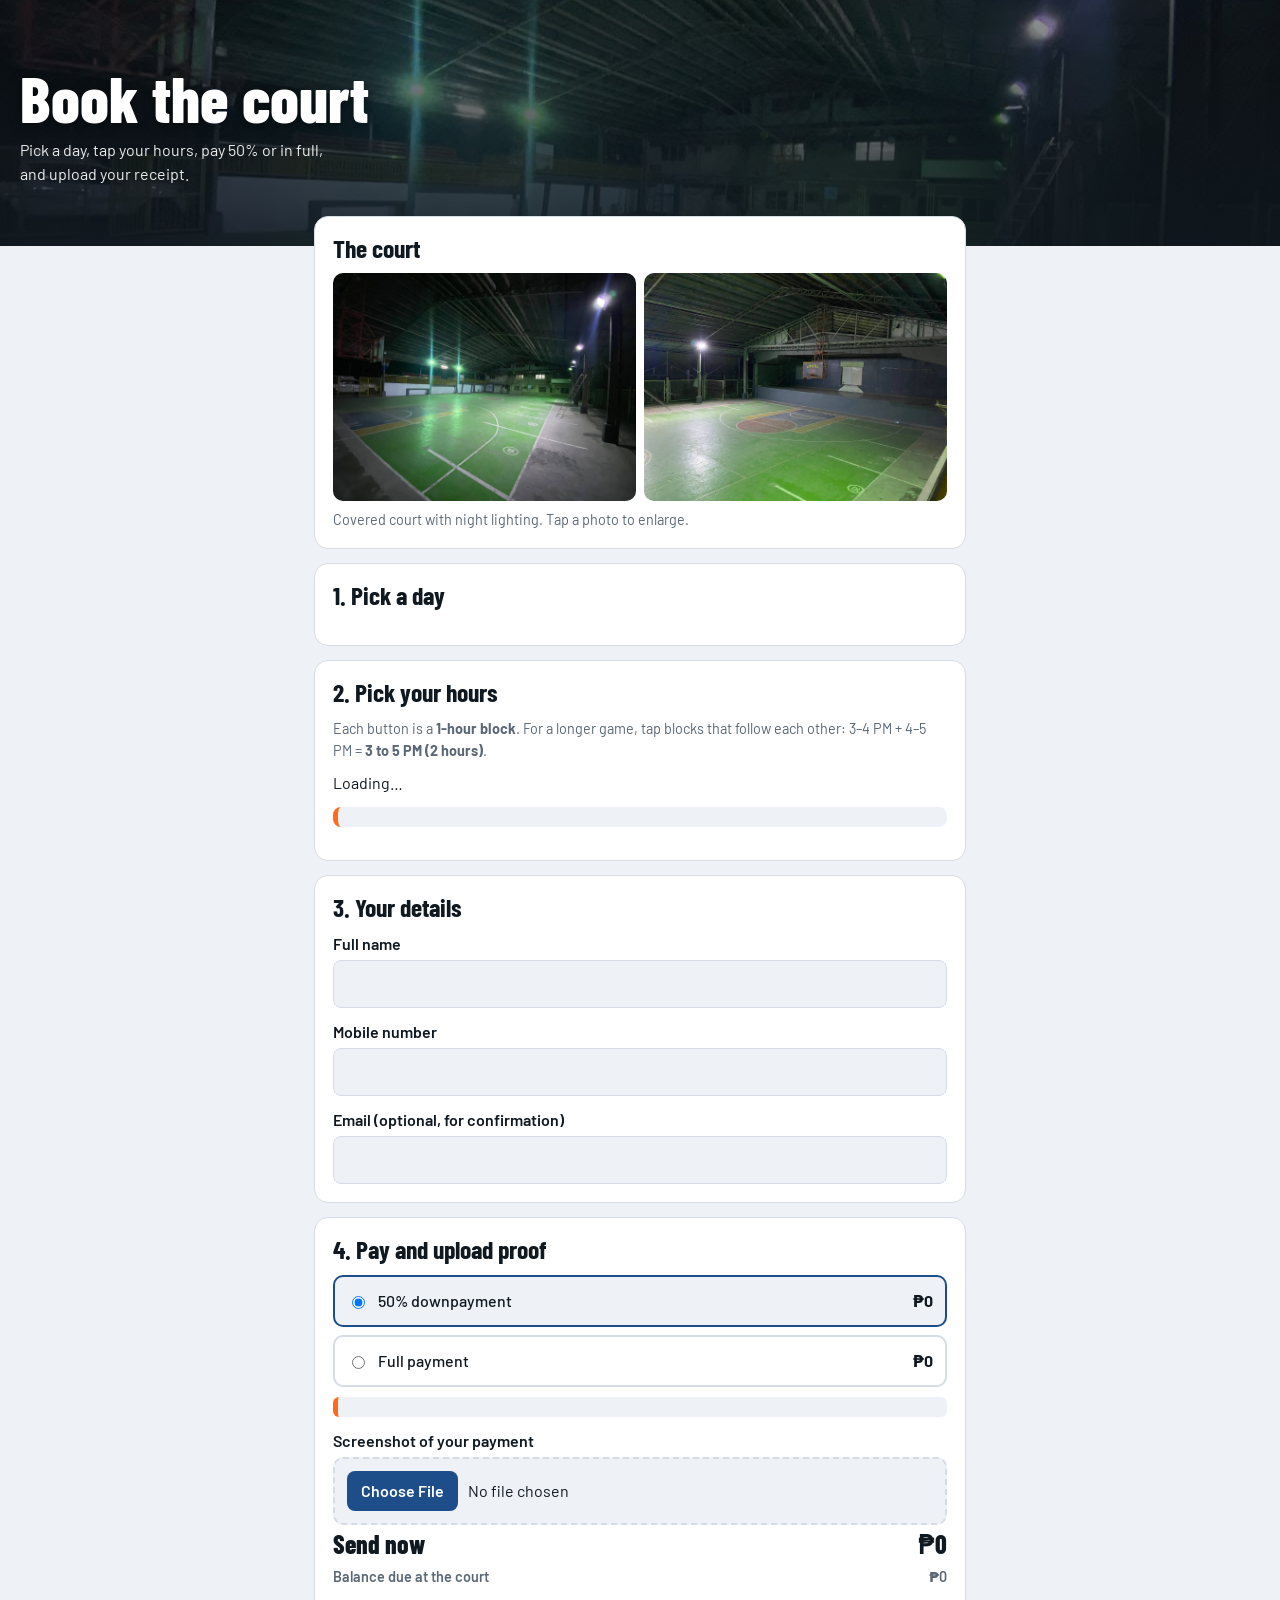
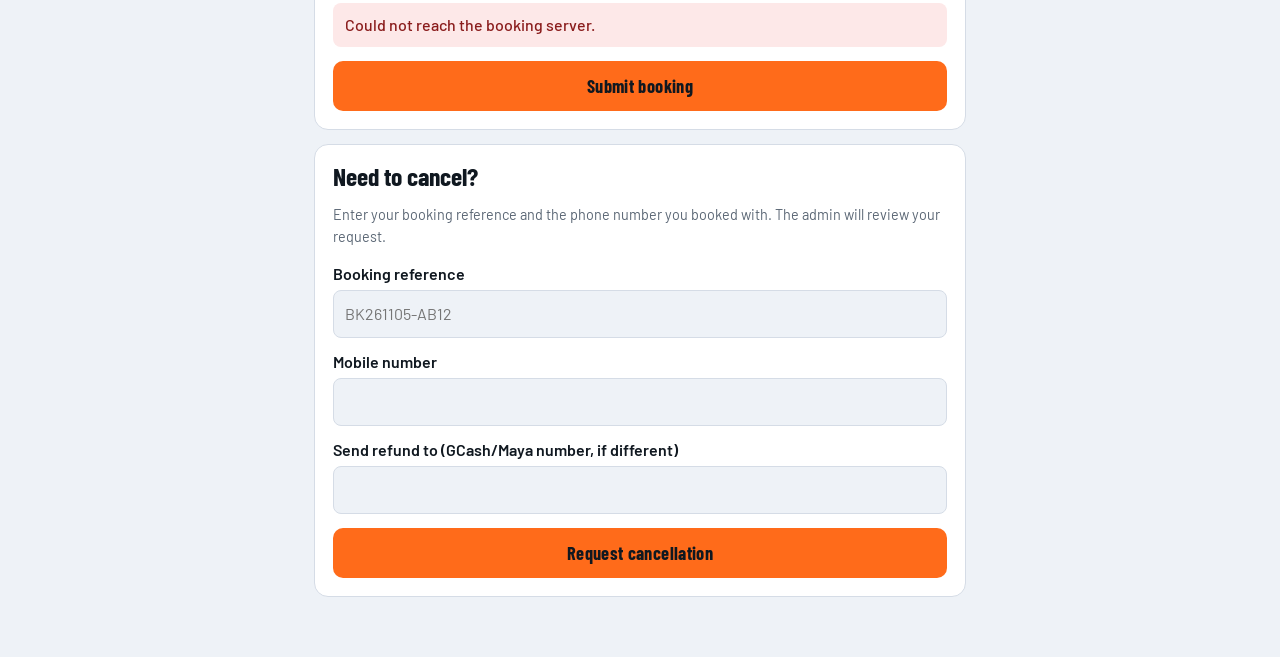
==== commit 2d291a90: "Add files via upload" ====
--- a/index.html
+++ b/index.html
@@ -16,7 +16,7 @@
 <button class="ph" data-src="images/court-2.jpg" aria-label="View photo 2 larger"><img src="images/court-2.jpg" alt="Court view showing the Ebenezer backboard and painted key" loading="lazy" width="1280" height="960"></button>
 </div><p class="hint">Covered court with night lighting. Tap a photo to enlarge.</p></section>
 <section><h2>1. Pick a day</h2><div class="days" id="days"></div></section>
-<section><h2>2. Pick your hours</h2><div class="slots" id="slots">Loading…</div><p class="hint" id="rate"></p></section>
+<section><h2>2. Pick your hours</h2><p class="hint" style="margin:0 0 10px">Each button is a <b>1-hour block</b>. For a longer game, tap blocks that follow each other: 3–4 PM + 4–5 PM = <b>3 to 5 PM (2 hours)</b>.</p><div class="slots" id="slots">Loading…</div><div class="picked" id="picked" aria-live="polite"></div><p class="hint" id="rate"></p></section>
 <section><h2>3. Your details</h2>
 <label for="name">Full name</label><input id="name" type="text" autocomplete="name">
 <label for="phone">Mobile number</label><input id="phone" type="tel" inputmode="tel" autocomplete="tel">
@@ -33,7 +33,7 @@
 <button class="btn" id="submit">Submit booking</button></section>
 </div>
 <dialog id="lb"><button class="x" aria-label="Close">×</button><img id="lbimg" alt="Enlarged court photo"></dialog>
-<section class="done" id="done" hidden><h2>Booking received</h2><p>Your reference is <b id="ref"></b>. Your slot is held while we check your payment. You'll be marked <b>Confirmed</b> once the admin verifies it.</p><p class="hint">Screenshot this reference.</p><button class="btn sm" onclick="location.reload()">Book another</button></section>
+<section class="done" id="done" hidden><h2>Booking received</h2><p id="donesum" style="font-size:1.2rem;font-weight:700;margin:0 0 6px"></p><p>Your reference is <b id="ref"></b>. Your slot is held while we check your payment. You'll be marked <b>Confirmed</b> once the admin verifies it.</p><p class="hint">Screenshot this reference.</p><button class="btn sm" onclick="location.reload()">Book another</button></section>
 <section id="cancel"><h2>Need to cancel?</h2><p class="hint">Enter your booking reference and the phone number you booked with. The admin will review your request.</p>
 <p class="hint" id="refundtxt"></p>
 <label for="cid">Booking reference</label><input id="cid" type="text" placeholder="BK261105-AB12" autocapitalize="characters">
@@ -48,6 +48,9 @@
 let cfg, date, sel=new Set(), booked=[], proofData=null;
 const peso=n=>'₱'+n.toLocaleString();
 const lbl=h=>(h%12||12)+':00 '+(h<12?'AM':'PM');
+const slotLabel=h=>{const a=h%12||12,b=(h+1)%12||12,pa=h<12?'AM':'PM',pb=h+1<12?'AM':'PM';return pa===pb?a+' – '+b+' '+pa:a+' '+pa+' – '+b+' '+pb};
+const rng=s=>{const hs=[...s].sort((a,b)=>a-b),o=[];let st=hs[0],p=st;for(let i=1;i<=hs.length;i++){if(hs[i]!==p+1){o.push([st,p+1]);st=hs[i]}p=hs[i]}return o};
+const hrsTxt=n=>n+' hour'+(n>1?'s':'');
 const iso=d=>d.getFullYear()+'-'+String(d.getMonth()+1).padStart(2,'0')+'-'+String(d.getDate()).padStart(2,'0');
 const api=(q)=>fetch(API_URL+'?'+new URLSearchParams(q)).then(r=>r.json());
 function fail(m){const e=$('err');e.textContent=m;e.hidden=!m;if(m)e.scrollIntoView({behavior:'smooth',block:'center'})}
@@ -76,7 +79,7 @@
   for(let h=cfg.open;h<cfg.close;h++){
     const b=document.createElement('button'),taken=booked.includes(h),past=today&&h<=now.getHours();
     b.className='slot'+(taken?' taken':'')+(sel.has(h)?' sel':'');
-    b.textContent=lbl(h)+(taken?' (booked)':'');b.disabled=taken||past;
+    b.textContent=slotLabel(h)+(taken?' (booked)':'');b.setAttribute('aria-label',slotLabel(h)+(taken?', booked':sel.has(h)?', selected':''));b.disabled=taken||past;
     b.onclick=()=>{sel.has(h)?sel.delete(h):sel.add(h);drawSlots();money()};
     box.append(b)}
   money();
@@ -84,6 +87,7 @@
 function money(){
   const t=sel.size*cfg.rate,half=t/2,full=document.querySelector('[name=pay]:checked').value==='full';
   $('p-half').textContent=peso(half);$('p-full').textContent=peso(t);
+  $('picked').innerHTML=sel.size?rng(sel).map(([a,b])=>'<div class="pr"><b>'+lbl(a)+' – '+lbl(b)+'</b><span>'+hrsTxt(b-a)+'</span></div>').join('')+'<div class="pt">'+hrsTxt(sel.size)+' × '+peso(cfg.rate)+' = <b>'+peso(t)+'</b></div>':'<span class="hint">No time picked yet.</span>';
   $('due').textContent=peso(full?t:half);$('bal').textContent=peso(full?0:half);
 }
 document.querySelectorAll('[name=pay]').forEach(r=>r.onchange=money);
@@ -118,7 +122,7 @@
       action:'book',date,hours:[...sel],name:$('name').value,phone:$('phone').value,email:$('email').value,
       payment:document.querySelector('[name=pay]:checked').value,proof:proofData,proofType:'image/jpeg'})}).then(r=>r.json());
     if(!r.ok)throw new Error(r.error);
-    $('app').hidden=true;$('done').hidden=false;$('ref').textContent=r.id;scrollTo(0,0);
+    $('app').hidden=true;$('done').hidden=false;$('ref').textContent=r.id;$('donesum').textContent=new Date(date+'T00:00').toLocaleDateString('en',{weekday:'long',month:'short',day:'numeric'})+': '+rng(sel).map(([a,b])=>lbl(a)+' – '+lbl(b)).join(', ')+' ('+hrsTxt(sel.size)+')';scrollTo(0,0);
   }catch(e){fail(e.message);b.disabled=false;b.textContent='Submit booking';if(/booked/.test(e.message))pickDay(date)}
 };
 $('cbtn').onclick=async()=>{const m=$('cmsg'),b=$('cbtn');m.hidden=true;b.disabled=true;
--- a/style.css
+++ b/style.css
@@ -16,7 +16,7 @@
 .days{display:flex;max-width:100%;gap:8px;overflow-x:auto;padding-bottom:6px}
 .day,.slot{font:inherit;color:inherit;background:var(--mist);border:2px solid transparent;border-radius:10px;cursor:pointer}
 .day{flex:0 0 62px;padding:8px 0;text-align:center}.day b{display:block;font:700 1.5rem 'Barlow Condensed'}.day small{color:var(--mute)}
-.slots{display:grid;grid-template-columns:repeat(auto-fill,minmax(118px,1fr));gap:8px}
+.slots{display:grid;grid-template-columns:repeat(auto-fill,minmax(130px,1fr));gap:8px}
 .slot{padding:10px 6px;font-weight:600}
 .slot.sel,.day.sel{background:var(--court);color:#fff;border-color:var(--court)}.day.sel small{color:#dbe7f7}
 .slot:disabled{cursor:not-allowed;opacity:.45;text-decoration:line-through}
@@ -93,9 +93,14 @@
 .dot.c{background:var(--ok)}.dot.p{background:var(--hoop)}.dot.x{background:var(--bad)}
 #dayview{margin-top:14px}#dayview h2{margin-bottom:8px}
 .hr{display:flex;gap:10px;align-items:center;width:100%;padding:10px;margin-bottom:4px;border-radius:8px;background:var(--mist);font:inherit;color:inherit;border:0;text-align:left;min-height:46px;flex-wrap:wrap}
-.hr>span:first-child{flex:0 0 80px;font-weight:600}.hr .tag{margin-left:auto}
+.hr>span:first-child{flex:0 0 125px;font-weight:600}.hr .tag{margin-left:auto}
 .hr.b{cursor:pointer;border-left:6px solid var(--ok)}.hr.Pending{border-color:var(--hoop)}.hr.CancelRequested{border-color:var(--bad)}
 .tag.CancelRequested{background:var(--bad);color:#fff}.tag.Cancelled{background:var(--mute);color:#fff}
 @media(max-width:520px){.cell{min-height:56px}.cell small{font-size:.58rem}}
 
 .refund{margin-top:6px;padding:6px 10px;border-left:5px solid var(--hoop);background:var(--mist);border-radius:6px}
+
+.picked{margin-top:12px;border-left:5px solid var(--hoop);background:var(--mist);border-radius:8px;padding:10px 12px}
+.picked .pr{display:flex;justify-content:space-between;gap:8px;font:700 1.35rem 'Barlow Condensed',sans-serif}
+.picked .pr span{font:600 1rem 'Barlow',sans-serif;color:var(--mute);align-self:center}
+.picked .pt{margin-top:4px;padding-top:6px;border-top:1px solid var(--rule)}
